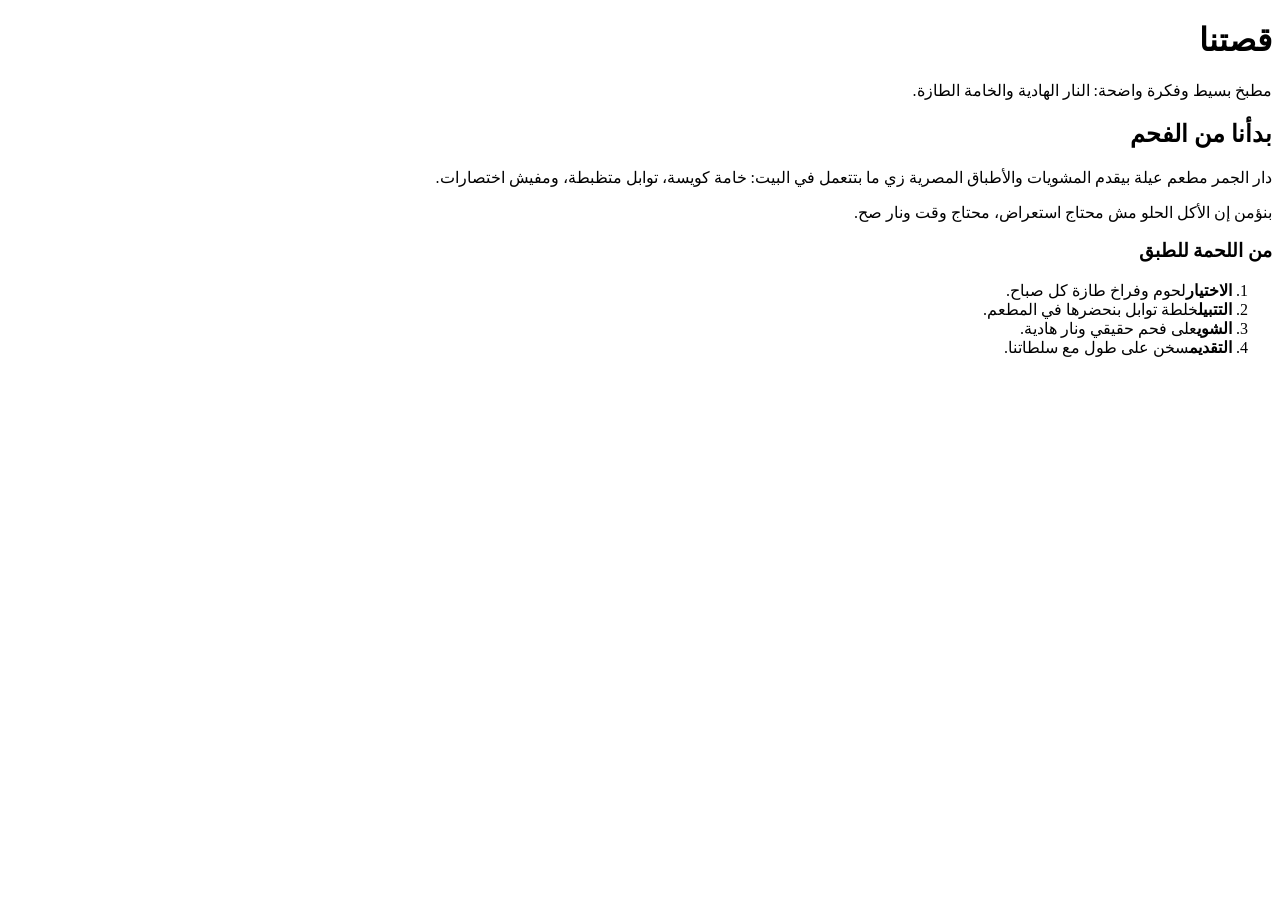
==== about.html @ 13e093be "Add files via upload" ====
<!DOCTYPE html><html lang="ar" dir="rtl"><head><meta charset="UTF-8"><meta name="viewport" content="width=device-width, initial-scale=1"><title>قصتنا | دار الجمر</title><meta name="description" content="دار الجمر: مشويات على الفحم الحقيقي وأطباق مصرية أصيلة."><link rel="preconnect" href="https://fonts.googleapis.com"><link rel="preconnect" href="https://fonts.gstatic.com" crossorigin><link href="https://fonts.googleapis.com/css2?family=Aref+Ruqaa:wght@400;700&family=Cairo:wght@400;600;700&display=swap" rel="stylesheet"><link rel="stylesheet" href="style.css"></head><body><header id="hd"></header><main>
<div class="ph"><div class="wrap"><h1>قصتنا</h1><p>مطبخ بسيط وفكرة واضحة: النار الهادية والخامة الطازة.</p></div></div>
<section><div class="wrap two"><div><h2>بدأنا من الفحم</h2><p>دار الجمر مطعم عيلة بيقدم المشويات والأطباق المصرية زي ما بتتعمل في البيت: خامة كويسة، توابل متظبطة، ومفيش اختصارات.</p><p>بنؤمن إن الأكل الحلو مش محتاج استعراض، محتاج وقت ونار صح.</p></div>
<div class="steps"><h3>من اللحمة للطبق</h3><ol><li><b>الاختيار</b><span>لحوم وفراخ طازة كل صباح.</span></li><li><b>التتبيل</b><span>خلطة توابل بنحضرها في المطعم.</span></li><li><b>الشوي</b><span>على فحم حقيقي ونار هادية.</span></li><li><b>التقديم</b><span>سخن على طول مع سلطاتنا.</span></li></ol></div></div></section>
</main><footer id="ft"></footer><script src="script.js"></script></body></html>
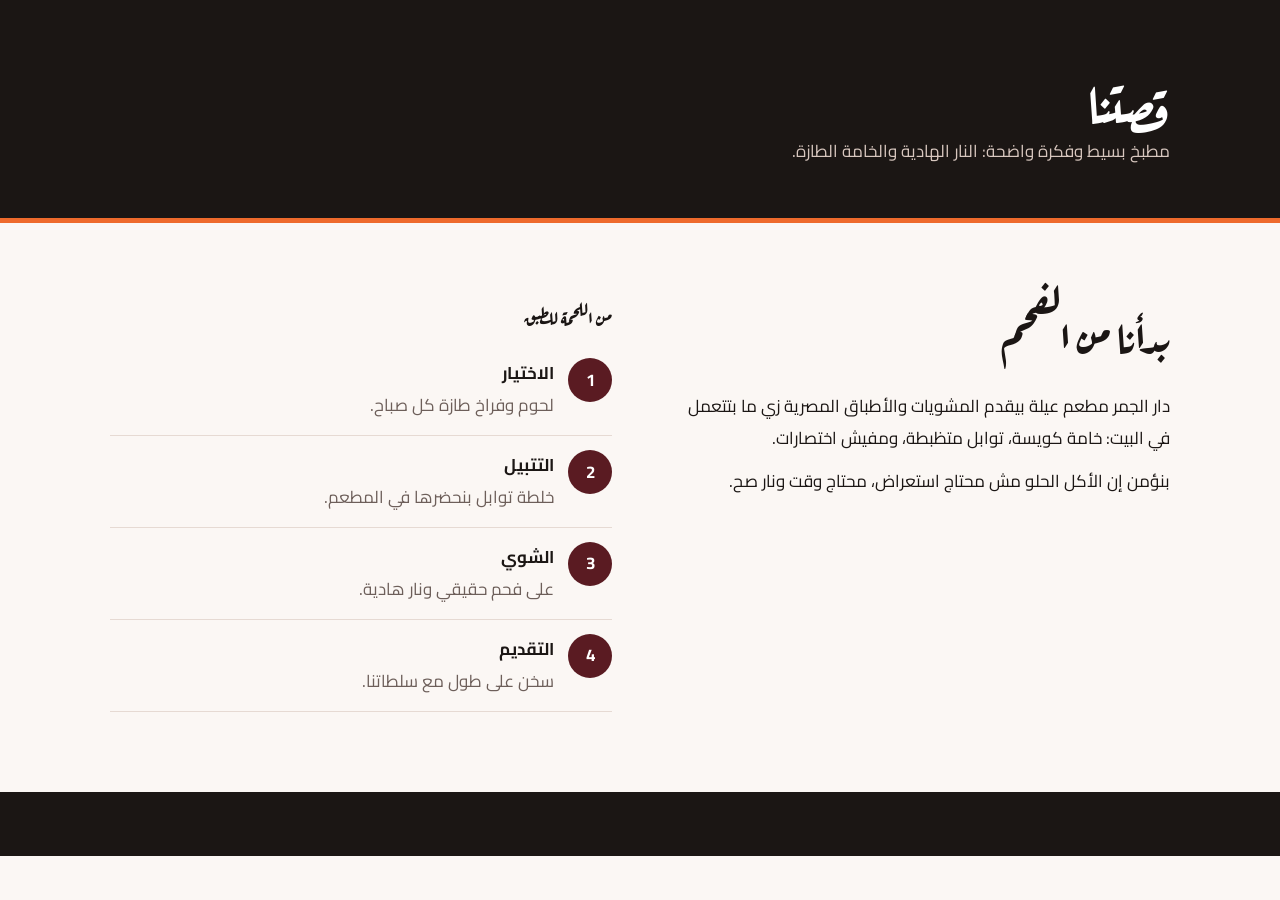
==== commit 60204b91: "Add files via upload" ====
--- a/about.html
+++ b/about.html
@@ -1,4 +1,4 @@
-<!DOCTYPE html><html lang="ar" dir="rtl"><head><meta charset="UTF-8"><meta name="viewport" content="width=device-width, initial-scale=1"><title>قصتنا | دار الجمر</title><meta name="description" content="دار الجمر: مشويات على الفحم الحقيقي وأطباق مصرية أصيلة."><link rel="preconnect" href="https://fonts.googleapis.com"><link rel="preconnect" href="https://fonts.gstatic.com" crossorigin><link href="https://fonts.googleapis.com/css2?family=Aref+Ruqaa:wght@400;700&family=Cairo:wght@400;600;700&display=swap" rel="stylesheet"><link rel="stylesheet" href="style.css"></head><body><header id="hd"></header><main>
+<!DOCTYPE html><html lang="ar" dir="rtl"><head><meta charset="UTF-8"><meta name="viewport" content="width=device-width, initial-scale=1"><title>قصتنا | دار الجمر</title><meta name="description" content="دار الجمر: مشويات على الفحم الحقيقي وأطباق مصرية أصيلة."><link rel="preconnect" href="https://fonts.googleapis.com"><link rel="preconnect" href="https://fonts.gstatic.com" crossorigin><link href="https://fonts.googleapis.com/css2?family=Aref+Ruqaa:wght@400;700&family=Cairo:wght@400;600;700&display=swap" rel="stylesheet"><link rel="stylesheet" href="./Style.css"></head><body><header id="hd"></header><main>
 <div class="ph"><div class="wrap"><h1>قصتنا</h1><p>مطبخ بسيط وفكرة واضحة: النار الهادية والخامة الطازة.</p></div></div>
 <section><div class="wrap two"><div><h2>بدأنا من الفحم</h2><p>دار الجمر مطعم عيلة بيقدم المشويات والأطباق المصرية زي ما بتتعمل في البيت: خامة كويسة، توابل متظبطة، ومفيش اختصارات.</p><p>بنؤمن إن الأكل الحلو مش محتاج استعراض، محتاج وقت ونار صح.</p></div>
 <div class="steps"><h3>من اللحمة للطبق</h3><ol><li><b>الاختيار</b><span>لحوم وفراخ طازة كل صباح.</span></li><li><b>التتبيل</b><span>خلطة توابل بنحضرها في المطعم.</span></li><li><b>الشوي</b><span>على فحم حقيقي ونار هادية.</span></li><li><b>التقديم</b><span>سخن على طول مع سلطاتنا.</span></li></ol></div></div></section>
--- a/Style.css
+++ b/Style.css
@@ -0,0 +1,112 @@
+:root{--coal:#1b1614;--wine:#5a1b22;--ember:#ee6a2c;--gold:#f2b84b;--paper:#fbf7f4;--muted:#6d5f5a;--line:#e6dad3}
+*{box-sizing:border-box;margin:0}
+html{scroll-behavior:smooth}
+body{font-family:Cairo,sans-serif;background:var(--paper);color:var(--coal);line-height:1.85;font-size:17px}
+h1,h2,h3{font-family:'Aref Ruqaa',serif;line-height:1.4}
+a{color:inherit}
+:focus-visible{outline:3px solid var(--gold);outline-offset:3px}
+.wrap{max-width:1100px;margin:auto;padding:0 20px}
+section{padding:80px 0}
+h2{font-size:clamp(1.9rem,4vw,2.7rem);margin-bottom:28px}
+p+p{margin-top:12px}
+
+/* header */
+#hd{position:sticky;top:0;z-index:20;background:var(--coal);color:#fff}
+#hd nav{display:flex;align-items:center;justify-content:space-between;height:70px}
+.logo{font-family:'Aref Ruqaa';font-weight:700;font-size:1.8rem;text-decoration:none;color:var(--gold)}
+#hd ul{display:flex;gap:26px;list-style:none;padding:0}
+#hd ul a{text-decoration:none;font-weight:600;padding:4px 0;border-bottom:2px solid transparent}
+#hd ul a:hover,#hd ul a.on{border-color:var(--ember)}
+.burger{display:none;background:none;border:0;color:#fff;font-size:1.7rem;cursor:pointer}
+.btn{display:inline-block;background:var(--ember);color:#fff;padding:12px 30px;border-radius:6px;text-decoration:none;font:inherit;font-weight:700;border:2px solid var(--ember);cursor:pointer;transition:background .2s}
+.btn:hover{background:#d4571f;border-color:#d4571f}
+.btn.ghost{background:transparent;border-color:#8a6a60}
+.btn.ghost:hover{background:#ffffff14}
+
+/* hero */
+.hero{position:relative;background:radial-gradient(ellipse at 75% 60%,#6a2a1e 0,var(--coal) 62%);color:#fff;padding:0;overflow:hidden}
+.hero .wrap{display:grid;grid-template-columns:1.2fr .8fr;align-items:center;gap:30px;min-height:620px;position:relative;z-index:1}
+.hero h1{font-size:clamp(2.6rem,6.5vw,4.6rem);margin-bottom:18px}
+.hero p{color:#e3d2ca;max-width:480px;margin-bottom:30px}
+.btns{display:flex;gap:12px;flex-wrap:wrap}
+.plate{justify-self:center;position:relative;width:min(320px,80vw);aspect-ratio:1}
+.plate .ring{position:absolute;inset:0;border-radius:50%;border:2px dashed var(--gold);animation:spin 40s linear infinite}
+.plate .core{position:absolute;inset:34px;border-radius:50%;background:radial-gradient(circle at 40% 35%,#ff9a4d,var(--ember) 45%,var(--wine));display:grid;place-items:center;box-shadow:0 0 70px #ee6a2c88}
+.plate b{font-family:'Aref Ruqaa';font-size:2.2rem;color:#fff}
+.sp{position:absolute;bottom:-10px;width:5px;height:5px;border-radius:50%;background:var(--gold);opacity:0;animation:fly linear infinite}
+@keyframes spin{to{transform:rotate(360deg)}}
+@keyframes fly{0%{transform:translateY(0);opacity:0}15%{opacity:.9}100%{transform:translateY(-640px) translateX(30px);opacity:0}}
+
+/* blocks */
+.grid3{display:grid;grid-template-columns:repeat(3,1fr);gap:22px}
+.pt{border-top:4px solid var(--ember);padding-top:16px}
+.pt h3{font-size:1.4rem}
+.pt p{color:var(--muted)}
+.dark{background:var(--wine);color:#fff}
+.dish{display:block;text-decoration:none;background:var(--coal);padding:28px;border-radius:10px;border-bottom:5px solid var(--gold);transition:transform .2s}
+.dish:hover{transform:translateY(-4px)}
+.dish h3{font-size:1.6rem;color:var(--gold)}
+.dish p{color:#d8c7bf;margin:6px 0 14px}
+.dish span{font-weight:700;font-size:1.2rem}
+.band{background:var(--gold);text-align:center}
+.band p{margin-bottom:22px}
+.band .btn{background:var(--coal);border-color:var(--coal)}
+
+/* inner pages */
+.ph{background:var(--coal);color:#fff;padding:60px 0 50px;border-bottom:5px solid var(--ember)}
+.ph h1{font-size:clamp(2.2rem,5vw,3.4rem)}
+.ph p{color:#d8c7bf}
+.two{display:grid;grid-template-columns:1fr 1fr;gap:56px;align-items:start}
+.steps ol{list-style:none;padding:0;margin-top:14px;counter-reset:s}
+.steps li{counter-increment:s;display:grid;grid-template-columns:44px 1fr;column-gap:14px;padding:14px 0;border-bottom:1px solid var(--line)}
+.steps li::before{content:counter(s);grid-row:span 2;width:44px;height:44px;border-radius:50%;background:var(--wine);color:#fff;display:grid;place-items:center;font-weight:700}
+.steps span{color:var(--muted)}
+.info h3{font-size:1.4rem;margin-top:14px}
+.hours{list-style:none;padding:0;margin:8px 0 16px}
+.hours li{display:flex;justify-content:space-between;padding:9px 0;border-bottom:1px solid var(--line)}
+
+/* menu */
+.tabs{display:flex;gap:8px;flex-wrap:wrap;margin-bottom:26px}
+.tab{background:transparent;border:2px solid var(--wine);color:var(--wine);padding:6px 20px;border-radius:6px;cursor:pointer;font:inherit;font-weight:700}
+.tab[aria-selected="true"]{background:var(--wine);color:#fff}
+.items{display:grid;grid-template-columns:1fr 1fr;gap:0 48px}
+.item{display:flex;align-items:baseline;gap:10px;padding:16px 0;border-bottom:1px dashed #cdb8ad}
+.item h3{font-size:1.25rem;white-space:nowrap}
+.item p{flex:1;color:var(--muted);font-size:.92rem;line-height:1.5}
+.price{font-weight:700;white-space:nowrap;color:var(--wine)}
+.add{width:34px;height:34px;border-radius:50%;border:0;background:var(--ember);color:#fff;font-size:1.3rem;cursor:pointer;flex:none}
+.add:hover{background:var(--wine)}
+.order{position:fixed;bottom:18px;left:18px;z-index:30;background:#fff;border:2px solid var(--coal);border-radius:10px;width:300px;max-width:calc(100vw - 36px);box-shadow:0 10px 30px #0004;display:none}
+.order.on{display:block}
+.oh{display:flex;justify-content:space-between;align-items:center;padding:10px 16px;background:var(--coal);color:#fff;border-radius:7px 7px 0 0}
+.oh button{background:none;border:0;color:#fff;cursor:pointer;font-size:1.1rem}
+.order ul{list-style:none;padding:8px 16px;max-height:200px;overflow:auto}
+.order li{display:flex;justify-content:space-between;padding:4px 0;font-size:.95rem}
+.order li button{border:0;background:none;cursor:pointer;color:#b3261e;font-size:1.1rem}
+.tot{display:flex;justify-content:space-between;padding:10px 16px;border-top:1px solid var(--line);font-weight:700}
+.order .btn{display:block;margin:0 16px 16px;text-align:center}
+
+/* forms */
+form{display:grid;gap:14px}
+label{font-weight:600;font-size:.95rem}
+input,select,textarea{width:100%;padding:12px 14px;border-radius:6px;border:2px solid var(--line);font:inherit;background:#fff;color:var(--coal)}
+input:focus,select:focus,textarea:focus{border-color:var(--ember);outline:0}
+.row{display:grid;grid-template-columns:1fr 1fr;gap:12px}
+.msg{min-height:1.6em;font-weight:700;color:#b3261e}
+
+footer{background:var(--coal);color:#b9a79f;padding:40px 0 24px;font-size:.95rem}
+footer .wrap{display:grid;grid-template-columns:1.4fr 1fr 1fr;gap:30px}
+footer h3{color:var(--gold);font-size:1.3rem}
+footer a{text-decoration:none;display:block}
+footer a:hover{color:#fff}
+.copy{text-align:center;margin-top:28px;padding-top:18px;border-top:1px solid #3a302c}
+
+@media(max-width:820px){
+  .burger{display:block}
+  #hd ul{display:none;position:absolute;top:70px;right:0;left:0;background:var(--coal);flex-direction:column;padding:16px 20px 22px;gap:14px}
+  #hd ul.open{display:flex}
+  .hero .wrap,.grid3,.two,.items,footer .wrap{grid-template-columns:1fr}
+  .hero .wrap{padding:50px 20px;min-height:0}
+  section{padding:56px 0}
+}
+@media(prefers-reduced-motion:reduce){.ring,.sp{animation:none}.sp{display:none}html{scroll-behavior:auto}}
